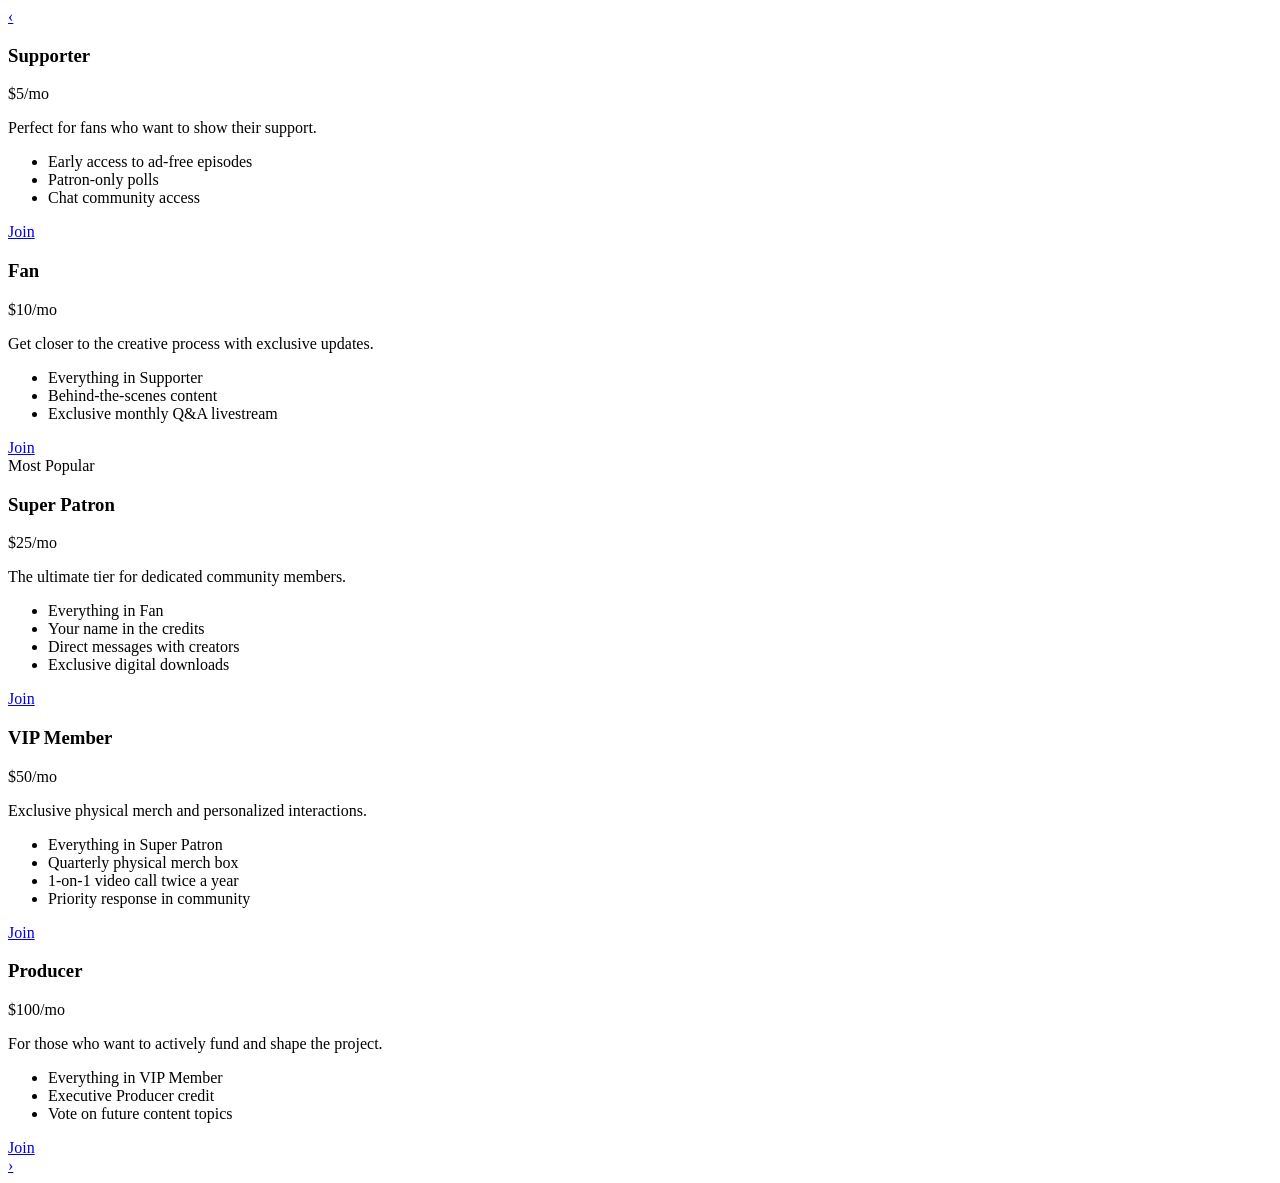
==== Frontend Projects/pricing-cards/index.html @ 98f7b56e "Add pricing cards HTML structure This HTML file contains a structure for pricing cards, including va" ====
<!DOCTYPE html>
<html lang="en">
<head>
    <meta charset="UTF-8">
    <meta name="viewport" content="width=device-width, initial-scale=1.0">
    <title>Pricing Cards for roadmap.sh</title>
    <meta name="description" content="Pricing Cards decorated with CSS for roadmap.sh">
    <meta name="author" content="Anh Tran">
    <link rel="stylesheet" href="style.css">
</head>
<body>

    <div class="wrapper">
        <a href="#card1" class="arrow left-arrow" aria-label="Previous plans">‹</a>

        <div class="container">
            
            <div class="card" id="card1">
                <h3 class="plan-name">Supporter</h3>
                <div class="price">$5<span>/mo</span></div>
                <p class="tagline">Perfect for fans who want to show their support.</p>
                <ul class="features">
                    <li>Early access to ad-free episodes</li>
                    <li>Patron-only polls</li>
                    <li>Chat community access</li>
                </ul>
                <a href="#" class="cta-button">Join</a>
            </div>

            <div class="card" id="card2">
                <h3 class="plan-name">Fan</h3>
                <div class="price">$10<span>/mo</span></div>
                <p class="tagline">Get closer to the creative process with exclusive updates.</p>
                <ul class="features">
                    <li>Everything in Supporter</li>
                    <li>Behind-the-scenes content</li>
                    <li>Exclusive monthly Q&A livestream</li>
                </ul>
                <a href="#" class="cta-button">Join</a>
            </div>

            <div class="card recommended" id="card3">
                <div class="recommended-badge">Most Popular</div>
                <h3 class="plan-name">Super Patron</h3>
                <div class="price">$25<span>/mo</span></div>
                <p class="tagline">The ultimate tier for dedicated community members.</p>
                <ul class="features">
                    <li>Everything in Fan</li>
                    <li>Your name in the credits</li>
                    <li>Direct messages with creators</li>
                    <li>Exclusive digital downloads</li>
                </ul>
                <a href="#" class="cta-button">Join</a>
            </div>

            <div class="card" id="card4">
                <h3 class="plan-name">VIP Member</h3>
                <div class="price">$50<span>/mo</span></div>
                <p class="tagline">Exclusive physical merch and personalized interactions.</p>
                <ul class="features">
                    <li>Everything in Super Patron</li>
                    <li>Quarterly physical merch box</li>
                    <li>1-on-1 video call twice a year</li>
                    <li>Priority response in community</li>
                </ul>
                <a href="#" class="cta-button">Join</a>
            </div>

            <div class="card" id="card5">
                <h3 class="plan-name">Producer</h3>
                <div class="price">$100<span>/mo</span></div>
                <p class="tagline">For those who want to actively fund and shape the project.</p>
                <ul class="features">
                    <li>Everything in VIP Member</li>
                    <li>Executive Producer credit</li>
                    <li>Vote on future content topics</li>
                </ul>
                <a href="#" class="cta-button">Join</a>
            </div>

        </div>

        <a href="#card4" class="arrow right-arrow" aria-label="Next plans">›</a>
    </div>

</body>
</html>
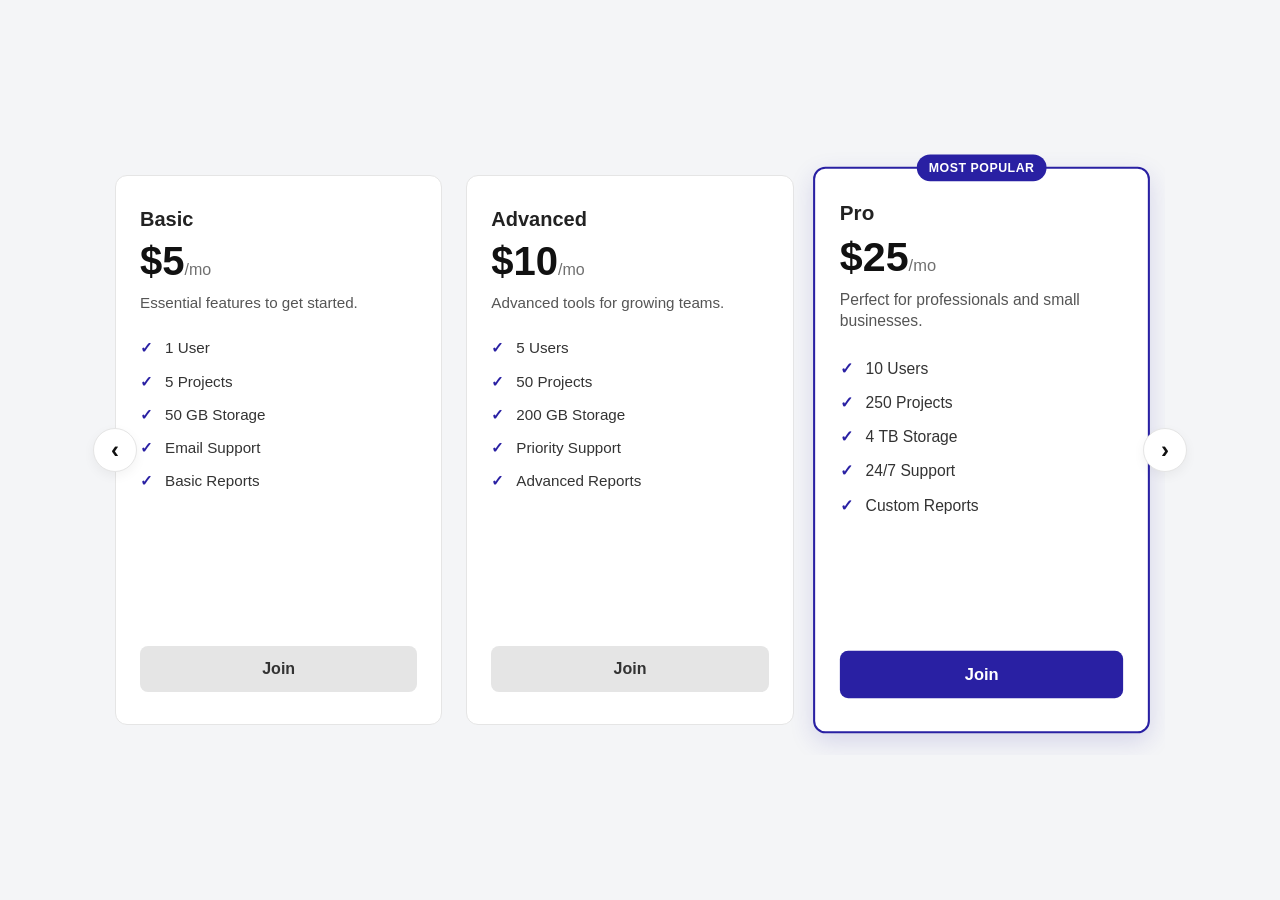
==== commit 88efc4c6: "Update pricing card plans and features" ====
--- a/Frontend Projects/pricing-cards/index.html
+++ b/Frontend Projects/pricing-cards/index.html
@@ -16,64 +16,70 @@
         <div class="container">
             
             <div class="card" id="card1">
-                <h3 class="plan-name">Supporter</h3>
+                <h3 class="plan-name">Basic</h3>
                 <div class="price">$5<span>/mo</span></div>
-                <p class="tagline">Perfect for fans who want to show their support.</p>
+                <p class="tagline">Essential features to get started.</p>
                 <ul class="features">
-                    <li>Early access to ad-free episodes</li>
-                    <li>Patron-only polls</li>
-                    <li>Chat community access</li>
+                    <li>1 User</li>
+                    <li>5 Projects</li>
+                    <li>50 GB Storage</li>
+                    <li>Email Support</li>
+                    <li>Basic Reports</li>
                 </ul>
                 <a href="#" class="cta-button">Join</a>
             </div>
 
             <div class="card" id="card2">
-                <h3 class="plan-name">Fan</h3>
+                <h3 class="plan-name">Advanced</h3>
                 <div class="price">$10<span>/mo</span></div>
-                <p class="tagline">Get closer to the creative process with exclusive updates.</p>
+                <p class="tagline">Advanced tools for growing teams.</p>
                 <ul class="features">
-                    <li>Everything in Supporter</li>
-                    <li>Behind-the-scenes content</li>
-                    <li>Exclusive monthly Q&A livestream</li>
+                    <li>5 Users</li>
+                    <li>50 Projects</li>
+                    <li>200 GB Storage</li>
+                    <li>Priority Support</li>
+                    <li>Advanced Reports</li>
                 </ul>
                 <a href="#" class="cta-button">Join</a>
             </div>
 
             <div class="card recommended" id="card3">
                 <div class="recommended-badge">Most Popular</div>
-                <h3 class="plan-name">Super Patron</h3>
+                <h3 class="plan-name">Pro</h3>
                 <div class="price">$25<span>/mo</span></div>
-                <p class="tagline">The ultimate tier for dedicated community members.</p>
+                <p class="tagline">Perfect for professionals and small businesses.</p>
                 <ul class="features">
-                    <li>Everything in Fan</li>
-                    <li>Your name in the credits</li>
-                    <li>Direct messages with creators</li>
-                    <li>Exclusive digital downloads</li>
+                    <li>10 Users</li>
+                    <li>250 Projects</li>
+                    <li>4 TB Storage</li>
+                    <li>24/7 Support</li>
+                    <li>Custom Reports</li>
                 </ul>
                 <a href="#" class="cta-button">Join</a>
             </div>
 
             <div class="card" id="card4">
-                <h3 class="plan-name">VIP Member</h3>
+                <h3 class="plan-name">Business</h3>
                 <div class="price">$50<span>/mo</span></div>
-                <p class="tagline">Exclusive physical merch and personalized interactions.</p>
+                <p class="tagline">Business solutions for enterprise needs.</p>
                 <ul class="features">
-                    <li>Everything in Super Patron</li>
-                    <li>Quarterly physical merch box</li>
-                    <li>1-on-1 video call twice a year</li>
-                    <li>Priority response in community</li>
+                    <li>Everything in Pro</li>
+                    <li>50 Users</li>
+                    <li>1000+ Projects</li>
+                    <li>25 TB Storage</li>
                 </ul>
                 <a href="#" class="cta-button">Join</a>
             </div>
 
             <div class="card" id="card5">
-                <h3 class="plan-name">Producer</h3>
+                <h3 class="plan-name">Organization</h3>
                 <div class="price">$100<span>/mo</span></div>
-                <p class="tagline">For those who want to actively fund and shape the project.</p>
+                <p class="tagline">Complete solution for large organizations.</p>
                 <ul class="features">
-                    <li>Everything in VIP Member</li>
-                    <li>Executive Producer credit</li>
-                    <li>Vote on future content topics</li>
+                    <li>Everything in Business</li>
+                    <li>Unlimited Users</li>
+                    <li>Unlimited Projects</li>
+                    <li>120 TB Storage</li>
                 </ul>
                 <a href="#" class="cta-button">Join</a>
             </div>
--- a/Frontend Projects/pricing-cards/style.css
+++ b/Frontend Projects/pricing-cards/style.css
@@ -0,0 +1,208 @@
+* {
+    box-sizing: border-box;
+    margin: 0;
+    padding: 0;
+}
+
+body {
+    font-family: -apple-system, BlinkMacSystemFont, "Segoe UI", Roboto, Helvetica, Arial, sans-serif;
+    background-color: #f4f5f7;
+    color: #111111;
+    padding: 40px 20px;
+    display: flex;
+    justify-content: center;
+    align-items: center;
+    min-height: 100vh;
+}
+
+.wrapper {
+    position: relative;
+    max-width: 1050px; 
+    width: 100%;
+    margin: 0 auto;
+    display: flex;
+    align-items: center;
+}
+
+.container {
+    display: flex;
+    gap: 24px; 
+    padding: 30px 10px; 
+    
+    overflow-x: auto;
+    scroll-snap-type: x mandatory;
+    scroll-behavior: smooth;
+    -ms-overflow-style: none;
+    scrollbar-width: none; 
+}
+
+.container::-webkit-scrollbar {
+    display: none;
+}
+
+.card {
+    flex: 0 0 calc(33.333% - 16px); 
+    scroll-snap-align: start;
+    
+    display: flex;
+    flex-direction: column;
+    min-height: 550px;
+    background-color: #ffffff;
+    border: 1px solid #e5e5e5;
+    border-radius: 12px;
+    padding: 32px 24px; /* Box model inner spacing */
+    transition: transform 0.3s ease, box-shadow 0.3s ease;
+    position: relative;
+}
+
+.card:hover {
+    transform: scale(1.05);
+    box-shadow: 0 16px 32px rgba(0, 0, 0, 0.1);
+    z-index: 2; 
+}
+
+.card.recommended {
+    border: 2px solid #2920a3; 
+    transform: scale(1.03);
+    box-shadow: 0 8px 24px rgba(41, 32, 163, 0.15);
+}
+
+.card.recommended:hover {
+    transform: scale(1.08); 
+}
+
+.recommended-badge {
+    position: absolute;
+    top: -14px;
+    left: 50%;
+    transform: translateX(-50%);
+    background-color: #2920a3;
+    color: #ffffff;
+    font-size: 0.75rem;
+    font-weight: 700;
+    text-transform: uppercase;
+    padding: 6px 12px;
+    border-radius: 20px;
+    letter-spacing: 0.5px;
+}
+
+.plan-name {
+    font-size: 1.25rem;
+    font-weight: 600;
+    margin-bottom: 8px;
+    color: #222222;
+}
+
+.price {
+    font-size: 2.5rem;
+    font-weight: 800;
+    margin-bottom: 8px;
+    color: #111111;
+}
+
+.price span {
+    font-size: 1rem;
+    font-weight: 500;
+    color: #707070;
+}
+
+.tagline {
+    font-size: 0.95rem;
+    color: #555555;
+    margin-bottom: 24px;
+    line-height: 1.4;
+}
+
+.features {
+    list-style: none;
+    margin-bottom: 32px;
+}
+
+.features li {
+    font-size: 0.95rem;
+    color: #333333;
+    margin-bottom: 12px;
+    display: flex;
+    align-items: flex-start;
+    line-height: 1.4;
+}
+
+.features li::before {
+    content: "✓";
+    color: #2920a3;
+    font-weight: bold;
+    margin-right: 12px;
+}
+
+.cta-button {
+    margin-top: auto; 
+    width: 100%;
+    padding: 14px;
+    font-size: 1rem;
+    font-weight: 700;
+    text-align: center;
+    text-decoration: none;
+    color: #ffffff;
+    background-color: #e5e5e5; 
+    color: #333333;
+    border-radius: 8px;
+    border: none;
+    cursor: pointer;
+    transition: background-color 0.2s ease, box-shadow 0.2s ease, transform 0.1s ease;
+}
+
+.card.recommended .cta-button {
+    background-color: #2920a3;
+    color: #ffffff;
+}
+
+.cta-button:hover, .cta-button:focus {
+    background-color: #d1d1d1;
+    box-shadow: 0 4px 12px rgba(0, 0, 0, 0.1);
+    outline: none;
+}
+
+.card.recommended .cta-button:hover, 
+.card.recommended .cta-button:focus {
+    background-color: #1b1386; 
+    box-shadow: 0 6px 16px rgba(41, 32, 163, 0.3);
+}
+
+.cta-button:active {
+    transform: scale(0.98);
+}
+
+.arrow {
+    text-decoration: none;
+    background-color: #ffffff;
+    color: #111111;
+    width: 44px;
+    height: 44px;
+    display: flex;
+    justify-content: center;
+    align-items: center;
+    border-radius: 50%;
+    border: 1px solid #e5e5e5;
+    box-shadow: 0 4px 12px rgba(0,0,0,0.05);
+    font-size: 1.5rem;
+    font-weight: bold;
+    position: absolute;
+    z-index: 10;
+    transition: background-color 0.2s, transform 0.2s;
+}
+
+.arrow:hover {
+    background-color: #f4f5f7;
+    transform: scale(1.1);
+}
+
+.left-arrow { left: -22px; }
+.right-arrow { right: -22px; }
+
+@media (max-width: 900px) {
+    .card { flex: 0 0 calc(50% - 12px); } 
+}
+@media (max-width: 600px) {
+    .card { flex: 0 0 100%; } 
+    .arrow { display: none; } 
+}
